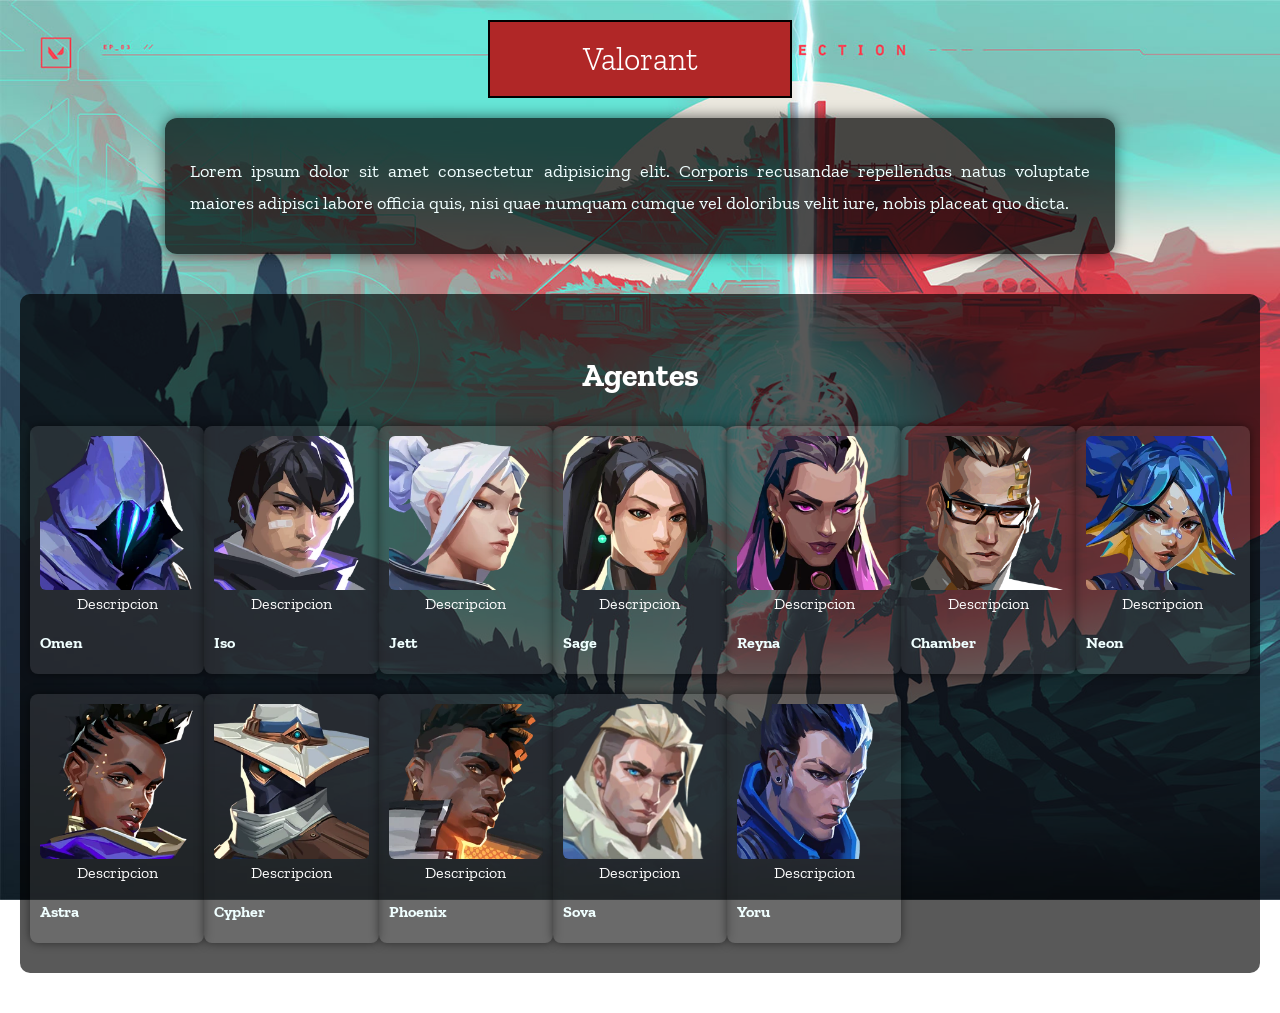
==== Index.html @ 6c93ff45 "Cambios" ====
<!DOCTYPE html>
<head>
<link href="https://fonts.googleapis.com/css2?family=Geom:ital,wght@0,300..900;1,300..900&family=Zilla+Slab:ital,wght@0,300;0,400;0,500;0,600;0,700;1,300;1,400;1,500;1,600;1,700&display=swap" rel="stylesheet">  
<link rel="icon" type="image/x-icon" href="image/riotgames.png">
<link rel="stylesheet" href="css/style.css">
<title>RIOT</title>
</head>
<body>
    <h1>Valorant</h1>
      <div class="texto-contenedor">
    <p>Lorem ipsum dolor sit amet consectetur adipisicing elit. Corporis recusandae repellendus natus voluptate maiores adipisci labore officia quis, nisi quae numquam cumque vel doloribus velit iure, nobis placeat quo dicta. </p>
    </div>
      <!-- AGENTES -->

 <div class="Agent-section">
    <h3>Agentes</h3>

    <div class="Agent-grid">

        <div class="Agent-card">
        <div class="img-container">
            <img src="image/Omenicon.webp" alt="Omen">
            <span class="desc">Descripcion</span>
        </div>
        <p>Omen</p>
        </div>

        <div class="Agent-card">
        <div class="img-container">
            <img src="image/Isoicon.webp" alt="Iso">
            <span class="desc">Descripcion</span>
        </div>
        <p>Iso</p>
        </div>

        <div class="Agent-card">
        <div class="img-container">
            <img src="image/Jetticon.webp" alt="Jett">
            <span class="desc">Descripcion</span>
        </div>
        <p>Jett</p>
        </div>

        <div class="Agent-card">
        <div class="img-container">
            <img src="image/Sageicon.webp" alt="Sage">
            <span class="desc">Descripcion</span>
        </div>
        <p>Sage</p>
        </div>

        <div class="Agent-card">
        <div class="img-container">
            <img src="image/Reynaicon.webp" alt="Reyna">
            <span class="desc">Descripcion</span>
        </div>
        <p>Reyna</p>
        </div>

        <div class="Agent-card">
        <div class="img-container">
            <img src="image/Chambericon.png" alt="Chamber">
            <span class="desc">Descripcion</span>
        </div>
        <p>Chamber</p>
        </div>

        <div class="Agent-card">
        <div class="img-container">
            <img src="image/Neonicon.webp" alt="Neon">
            <span class="desc">Descripcion</span>
        </div>
        <p>Neon</p>
        </div>

        <div class="Agent-card">
        <div class="img-container">
            <img src="image/Astraicon.webp" alt="Astra">
            <span class="desc">Descripcion</span>
        </div>
        <p>Astra</p>
        </div>

        <div class="Agent-card">
        <div class="img-container">
            <img src="image/Cyphericon.webp" alt="Cypher">
            <span class="desc">Descripcion</span>
        </div>
        <p>Cypher</p>
        </div>

        <div class="Agent-card">
        <div class="img-container">
            <img src="image/Phoenixicon.webp" alt="Phoenix">
            <span class="desc">Descripcion</span>
        </div>
        <p>Phoenix</p>
        </div>

        <div class="Agent-card">
        <div class="img-container">
            <img src="image/Sovaicon.webp" alt="Sova">
            <span class="desc">Descripcion</span>
        </div>
        <p>Sova</p>
        </div>

        <div class="Agent-card">
        <div class="img-container">
            <img src="image/Yoruicon.webp" alt="Yoru">
            <span class="desc">Descripcion</span>
        </div>
        <p>Yoru</p>
        </div>

    </div>
</div>
</body>
</html>
---- css/style.css ----
h1{
  font-family: "Zilla Slab", serif;
  font-weight: 300;
  font-style: normal;
  background: #B02727; /* Fondo rojo */
  color: #ffffff; /* Texto amarillo */
  padding: 18px 0; /* Espacio interno arriba y abajo */
  text-align: center; /* Centra el texto */
  border: 2px solid #000; /* Borde negro */
  margin: 20px auto; /* Centrado con margen */
  max-width: 300px; /* Ancho máximo */
}
p {
  line-height: 1.7; /* Altura de línea para mejor lectura */
  font-size: 1.15rem; /* Tamaño de fuente */
  margin-bottom: 15px; /* Espacio debajo de cada párrafo */
  text-align: justify; /* Justifica texto */
  color: azure;
}
.texto-contenedor {
  background: rgba(0, 0, 0, 0.7); /* Fondo semitransparente */
  padding: 20px 25px; /* Espacio alrededor del contenido */
  border-radius: 12px; /* Bordes redondeados */
  margin: 20px auto; /* Centrado con margenes */
  max-width: 900px; /* Ancho máximo */
  box-shadow: 0 0 15px rgba(0,0,0,0.6); /* Sombra suave */
}
body {
  font-family: 'Zilla Slab', serif; /* Fuente principal */
  background-image: url("../image/valowall.jpg"); /* Imagen de fondo */
  background-size: cover; /* Ajusta la imagen al tamaño de pantalla */
  background-attachment: fixed; /* Fondo fijo al hacer scroll */
  color: #fff; /* Color de texto predeterminado */
  margin: 0; /* Elimina márgenes por defecto */
  padding: 0; /* Elimina padding por defecto */
}
.Agent-grid {
  display: grid; /* Activa grid layout */
  grid-template-columns: repeat(auto-fit, minmax(140px, 1fr));
  gap: 20px; /* Espacio entre tarjetas */
  justify-items: center; /* Centra dentro del grid */
}

/* TARJETA DE CADA PERSONAJE */
.Agent-card {
  background: rgba(255, 255, 255, 0.1); /* Fondo transparente */
  padding: 10px; /* Espacio interno */
  border-radius: 8px; /* Bordes redondeados */
  width: 100%;
  max-width: 160px; /* Ancho máximo */
  box-shadow: 0 0 10px rgba(0,0,0,0.5); /* Sombra */
}

/* Nombre del personaje */
.Agent-card p {
  font-size: 1rem;
  margin-bottom: 8px;
  font-weight: bold;
}

/* Imágenes sin hover aún */
.Agent-card img {
  width: 100%;
  border-radius: 6px; /* Bordes ligeramente redondeados */
  transition: transform 0.3s ease;
}
.Agent-section {
  background: rgba(0, 0, 0, 0.65); /* Fondo oscuro semitransparente */
  padding: 30px 20px; /* Espacio interno */
  margin: 40px auto; /* Margen alrededor */
  max-width: 1200px; /* Ancho máximo */
  border-radius: 10px; /* Bordes redondeados */
  color: #fff; /* Texto blanco */
  text-align: center; /* Centrar contenido */
}

.Agent-section h3 {
  font-size: 2rem; /* Tamaño grande para el título */
}
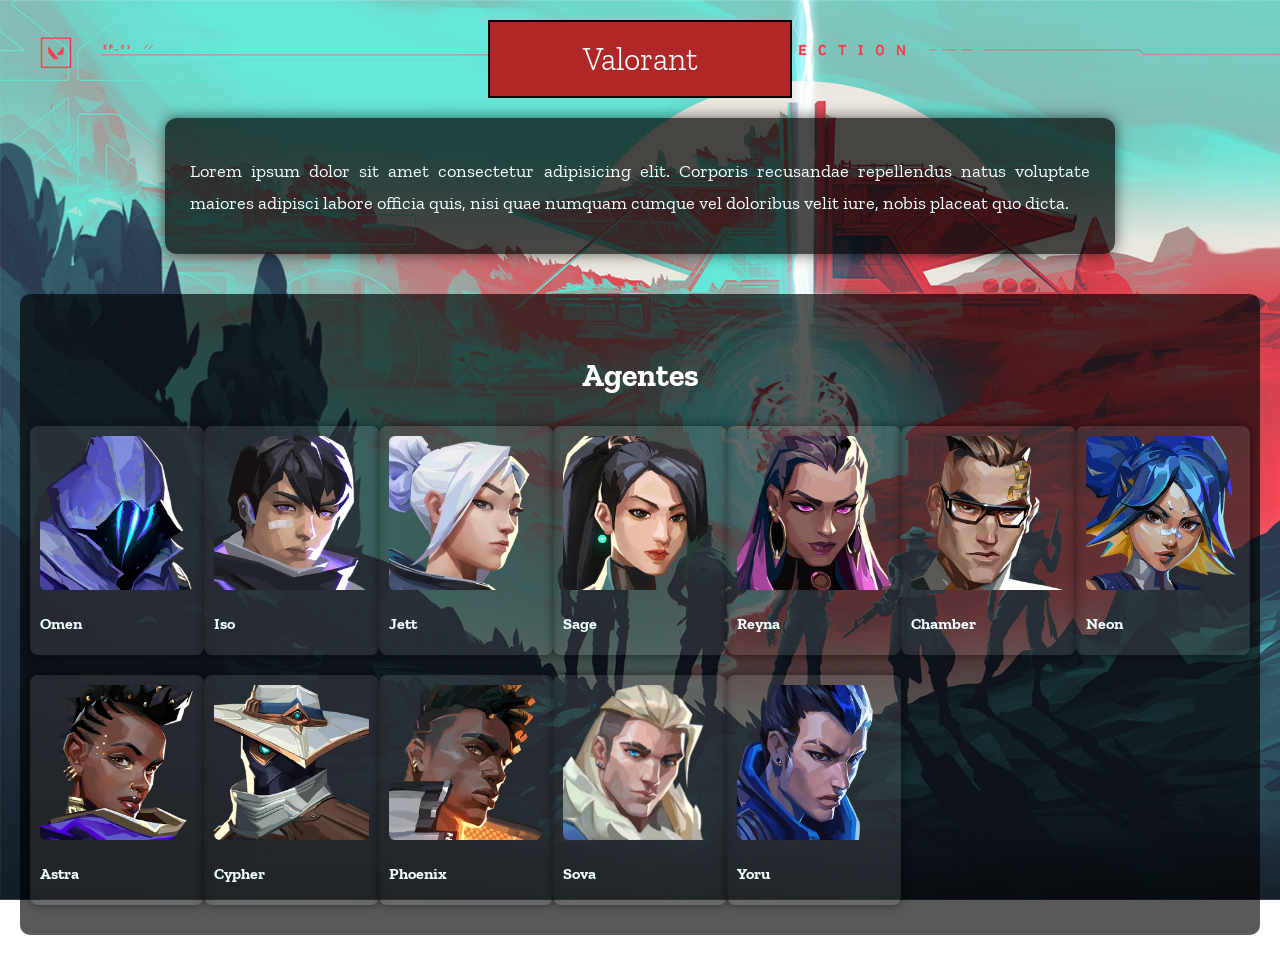
==== commit 993cbea8: "Cambios" ====
--- a/Index.html
+++ b/Index.html
@@ -20,7 +20,7 @@
         <div class="Agent-card">
         <div class="img-container">
             <img src="image/Omenicon.webp" alt="Omen">
-            <span class="desc">Descripcion</span>
+            <span class="desc">Smoker</span>
         </div>
         <p>Omen</p>
         </div>
@@ -28,7 +28,7 @@
         <div class="Agent-card">
         <div class="img-container">
             <img src="image/Isoicon.webp" alt="Iso">
-            <span class="desc">Descripcion</span>
+            <span class="desc">Duelist</span>
         </div>
         <p>Iso</p>
         </div>
@@ -36,7 +36,7 @@
         <div class="Agent-card">
         <div class="img-container">
             <img src="image/Jetticon.webp" alt="Jett">
-            <span class="desc">Descripcion</span>
+            <span class="desc">Duelist</span>
         </div>
         <p>Jett</p>
         </div>
@@ -44,7 +44,7 @@
         <div class="Agent-card">
         <div class="img-container">
             <img src="image/Sageicon.webp" alt="Sage">
-            <span class="desc">Descripcion</span>
+            <span class="desc">Sentinel</span>
         </div>
         <p>Sage</p>
         </div>
@@ -52,7 +52,7 @@
         <div class="Agent-card">
         <div class="img-container">
             <img src="image/Reynaicon.webp" alt="Reyna">
-            <span class="desc">Descripcion</span>
+            <span class="desc">Duelist</span>
         </div>
         <p>Reyna</p>
         </div>
@@ -60,7 +60,7 @@
         <div class="Agent-card">
         <div class="img-container">
             <img src="image/Chambericon.png" alt="Chamber">
-            <span class="desc">Descripcion</span>
+            <span class="desc">Sentinel</span>
         </div>
         <p>Chamber</p>
         </div>
@@ -68,7 +68,7 @@
         <div class="Agent-card">
         <div class="img-container">
             <img src="image/Neonicon.webp" alt="Neon">
-            <span class="desc">Descripcion</span>
+            <span class="desc">Duelist</span>
         </div>
         <p>Neon</p>
         </div>
@@ -76,7 +76,7 @@
         <div class="Agent-card">
         <div class="img-container">
             <img src="image/Astraicon.webp" alt="Astra">
-            <span class="desc">Descripcion</span>
+            <span class="desc">Smoker</span>
         </div>
         <p>Astra</p>
         </div>
@@ -84,7 +84,7 @@
         <div class="Agent-card">
         <div class="img-container">
             <img src="image/Cyphericon.webp" alt="Cypher">
-            <span class="desc">Descripcion</span>
+            <span class="desc">Sentinel</span>
         </div>
         <p>Cypher</p>
         </div>
@@ -92,7 +92,7 @@
         <div class="Agent-card">
         <div class="img-container">
             <img src="image/Phoenixicon.webp" alt="Phoenix">
-            <span class="desc">Descripcion</span>
+            <span class="desc">Duelist</span>
         </div>
         <p>Phoenix</p>
         </div>
@@ -100,7 +100,7 @@
         <div class="Agent-card">
         <div class="img-container">
             <img src="image/Sovaicon.webp" alt="Sova">
-            <span class="desc">Descripcion</span>
+            <span class="desc">Initiator</span>
         </div>
         <p>Sova</p>
         </div>
@@ -108,7 +108,7 @@
         <div class="Agent-card">
         <div class="img-container">
             <img src="image/Yoruicon.webp" alt="Yoru">
-            <span class="desc">Descripcion</span>
+            <span class="desc">Duelist</span>
         </div>
         <p>Yoru</p>
         </div>
--- a/css/style.css
+++ b/css/style.css
@@ -76,4 +76,33 @@
 
 .Agent-section h3 {
   font-size: 2rem; /* Tamaño grande para el título */
+}
+.img-container {
+  position: relative; /* Permite posicionar la descripción */
+  overflow: hidden; /* Oculta lo que rebasa */
+}
+
+/* Texto que aparece solo en hover */
+.img-container .desc {
+  position: absolute; /* Posicionamiento sobre la imagen */
+  bottom: -100%; /* Empieza oculto abajo */
+  left: 0;
+  right: 0;
+  background: rgba(0, 0, 0, 0.85); /* Fondo para mejor lectura */
+  color: #fff;
+  padding: 8px; /* Espacio interno */
+  font-size: 0.9rem;
+  text-align: center;
+  opacity: 0; /* Oculto inicialmente */
+  transition: bottom 0.25s ease, opacity 0.25s ease; /* Transición suave */
+}
+
+/* Efecto cuando se pasa el cursor por la imagen */
+.img-container:hover img {
+  transform: scale(1.07); /* Zoom suave */
+}
+
+.img-container:hover .desc {
+  bottom: 0; /* Baja la descripción */
+  opacity: 1; /* Se hace visible */
 }
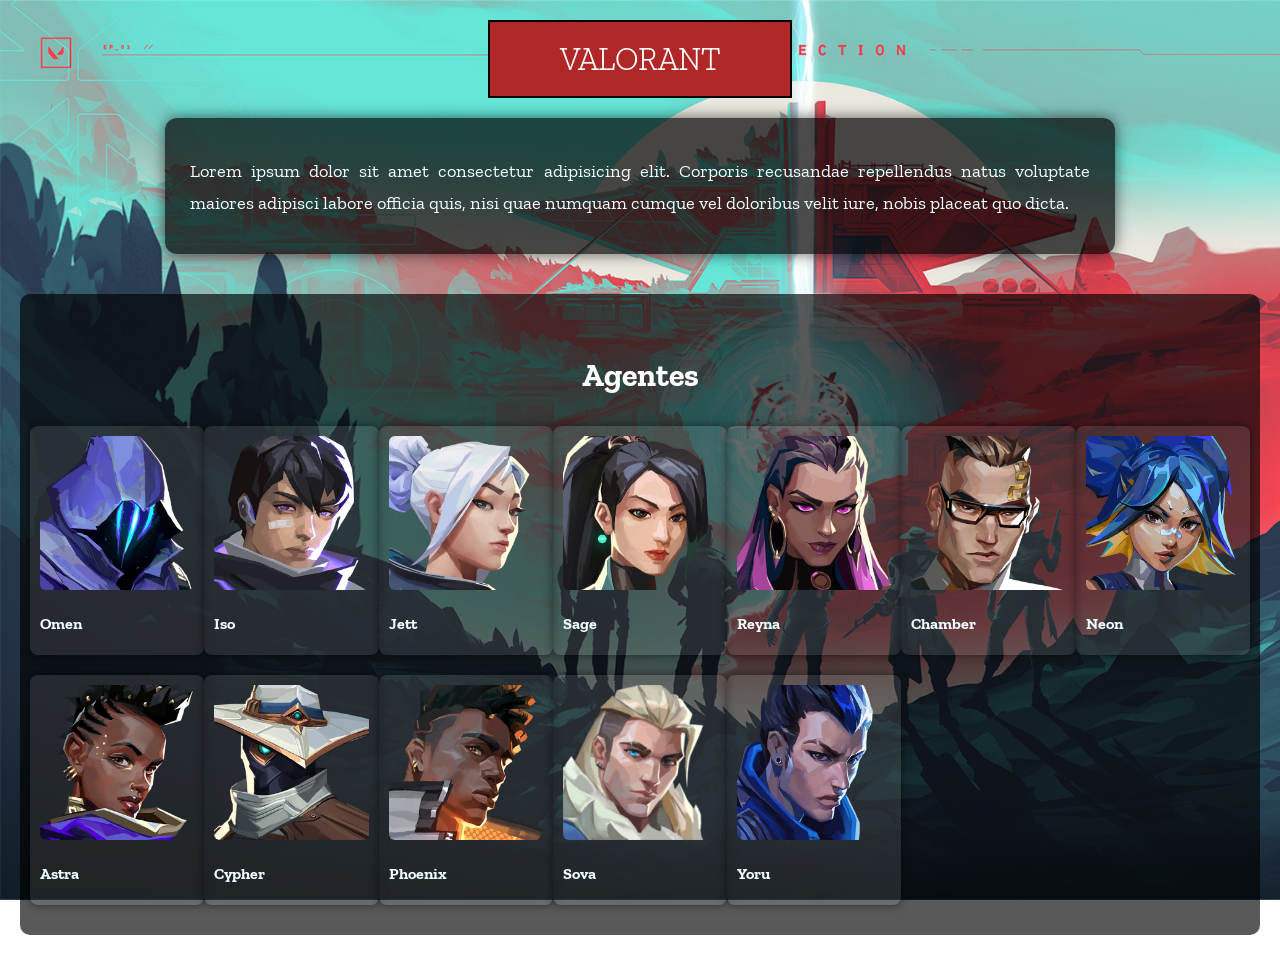
==== commit 42c7b9a5: "hola" ====
--- a/Index.html
+++ b/Index.html
@@ -6,7 +6,7 @@
 <title>RIOT</title>
 </head>
 <body>
-    <h1>Valorant</h1>
+    <h1>VALORANT</h1>
       <div class="texto-contenedor">
     <p>Lorem ipsum dolor sit amet consectetur adipisicing elit. Corporis recusandae repellendus natus voluptate maiores adipisci labore officia quis, nisi quae numquam cumque vel doloribus velit iure, nobis placeat quo dicta. </p>
     </div>
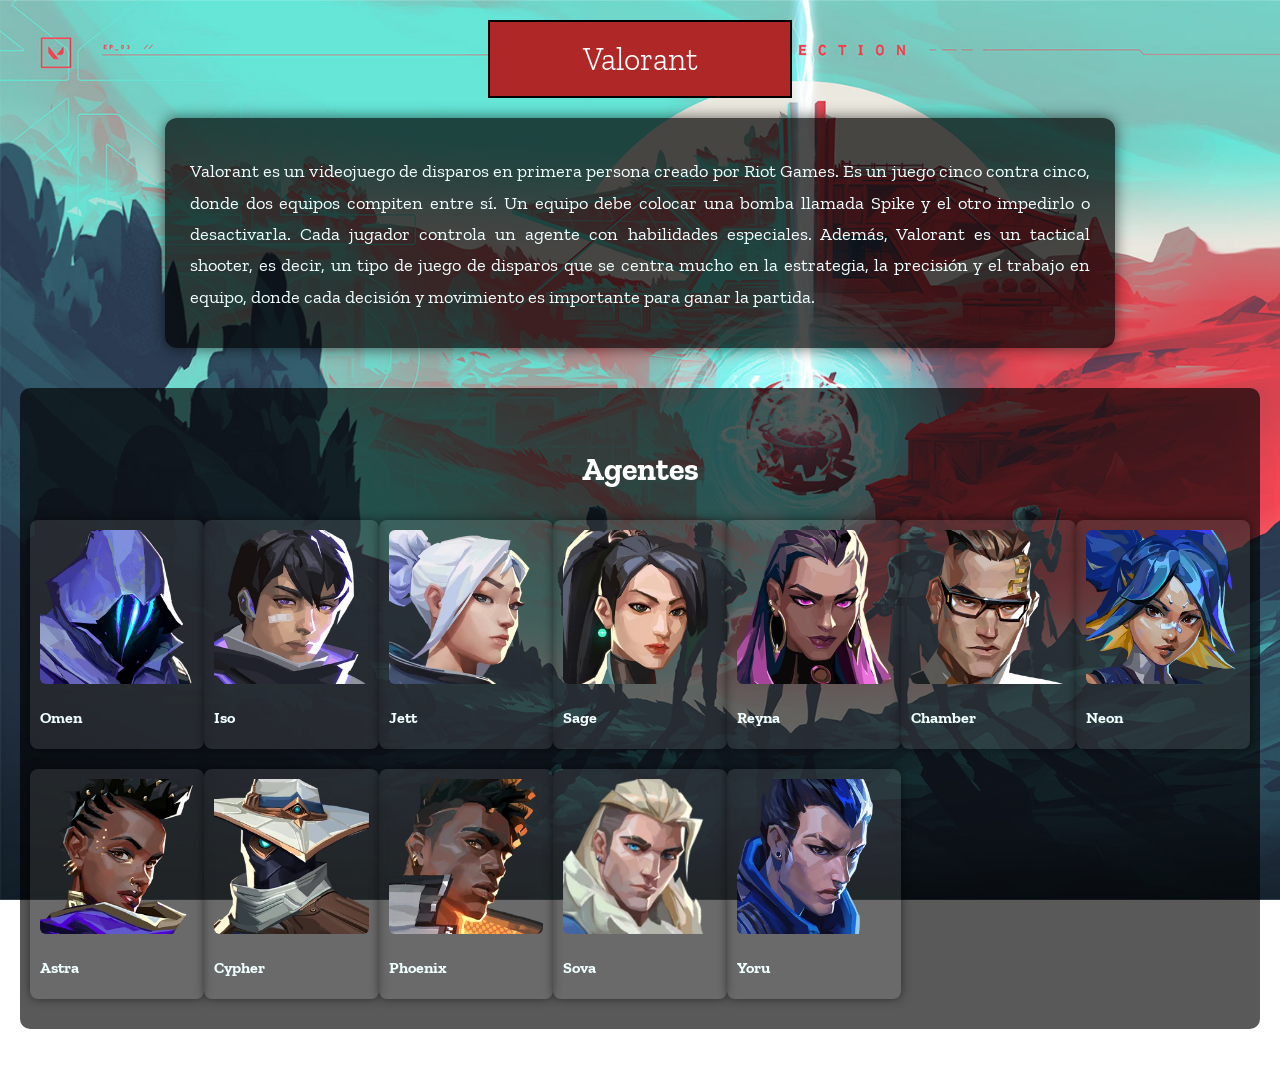
==== commit 93c2ab2e: "cambios" ====
--- a/Index.html
+++ b/Index.html
@@ -6,9 +6,13 @@
 <title>RIOT</title>
 </head>
 <body>
-    <h1>VALORANT</h1>
+    <h1>Valorant</h1>
       <div class="texto-contenedor">
-    <p>Lorem ipsum dolor sit amet consectetur adipisicing elit. Corporis recusandae repellendus natus voluptate maiores adipisci labore officia quis, nisi quae numquam cumque vel doloribus velit iure, nobis placeat quo dicta. </p>
+    <p>Valorant es un videojuego de disparos en primera persona creado por Riot Games. Es un juego cinco contra cinco, donde dos equipos compiten entre sí.
+
+    Un equipo debe colocar una bomba llamada Spike y el otro impedirlo o desactivarla. Cada jugador controla un agente con habilidades especiales.
+
+    Además, Valorant es un tactical shooter, es decir, un tipo de juego de disparos que se centra mucho en la estrategia, la precisión y el trabajo en equipo, donde cada decisión y movimiento es importante para ganar la partida.  </p>
     </div>
       <!-- AGENTES -->
 
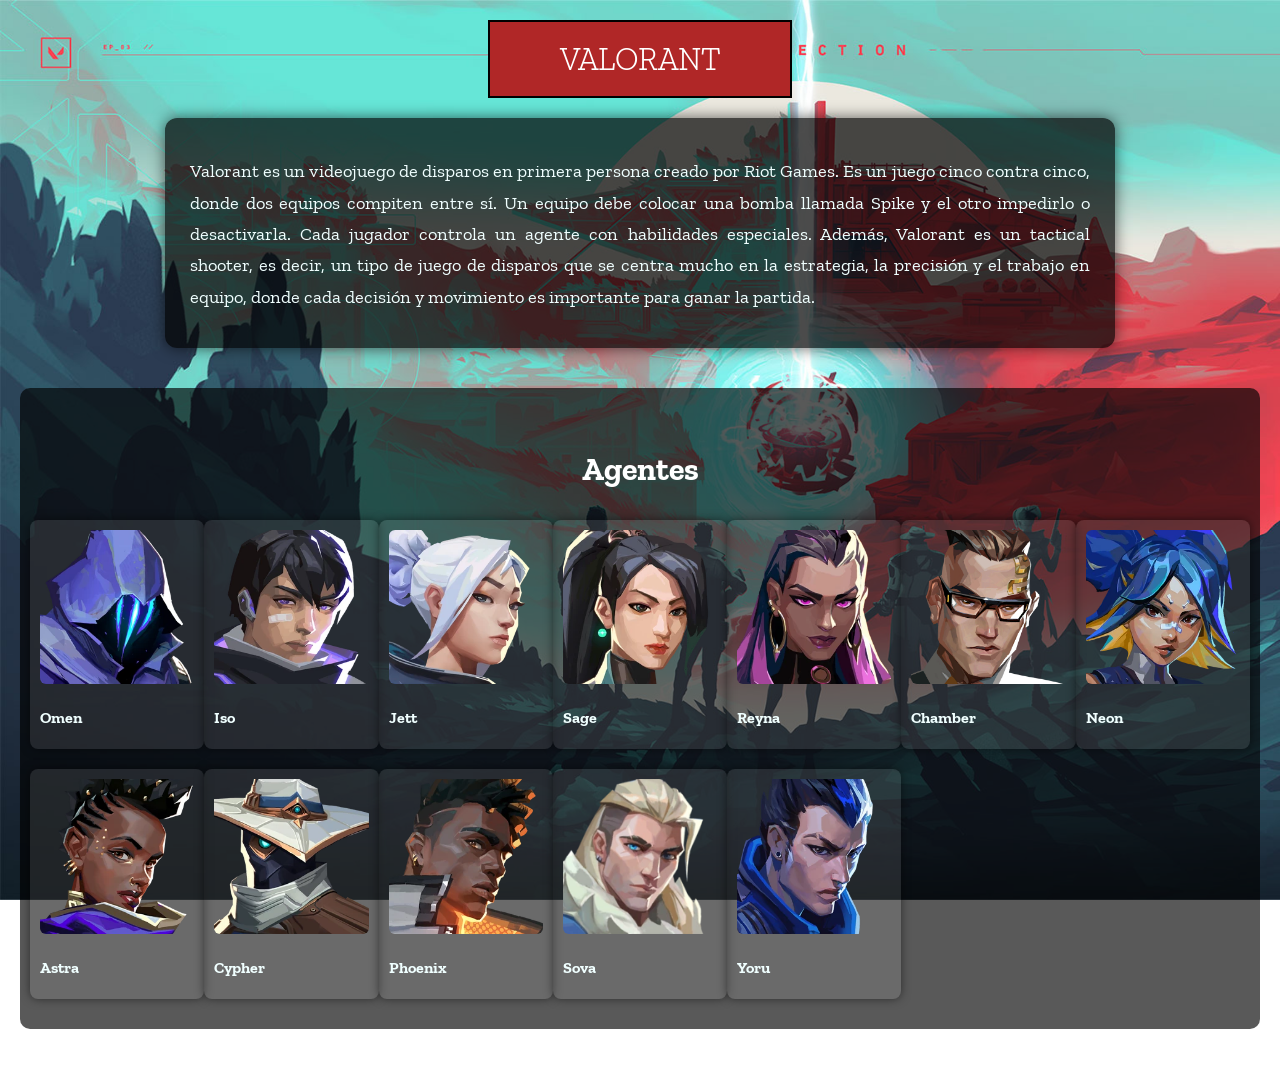
==== commit cbbe5159: "Merge branch 'main' of https://github.com/nekrox236/Pepstein" ====
--- a/Index.html
+++ b/Index.html
@@ -6,7 +6,7 @@
 <title>RIOT</title>
 </head>
 <body>
-    <h1>Valorant</h1>
+    <h1>VALORANT</h1>
       <div class="texto-contenedor">
     <p>Valorant es un videojuego de disparos en primera persona creado por Riot Games. Es un juego cinco contra cinco, donde dos equipos compiten entre sí.
 
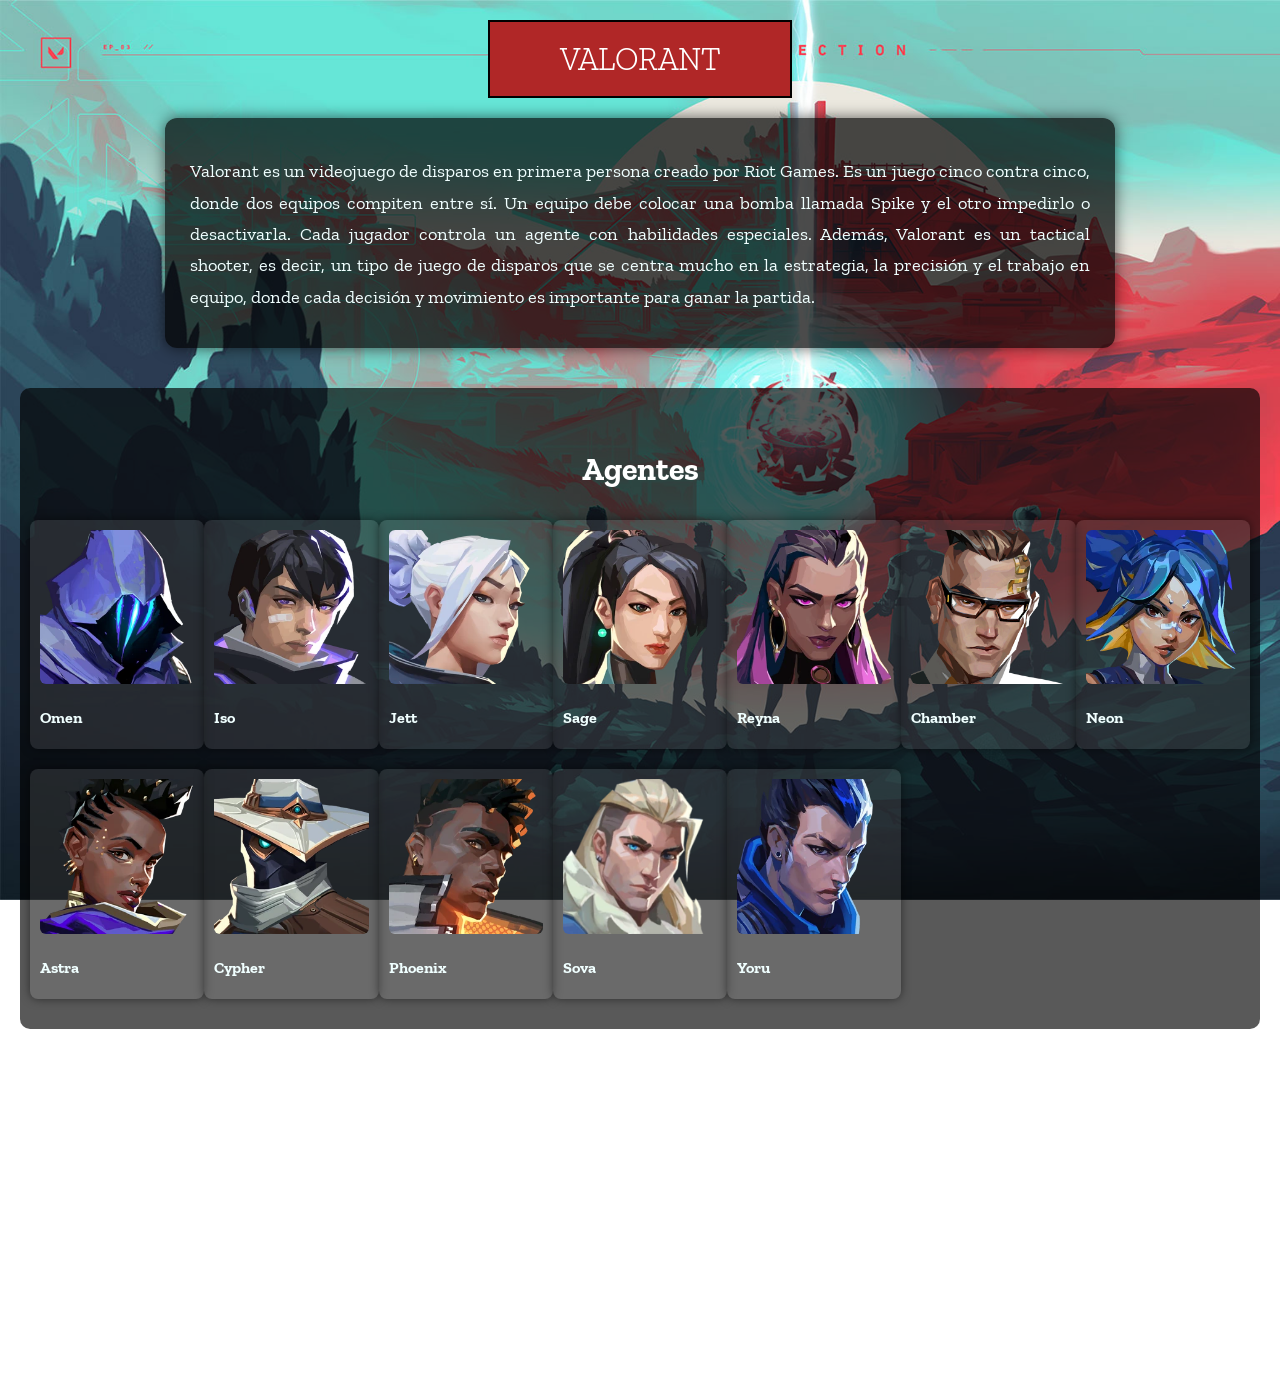
==== commit 662e23df: "cambios" ====
--- a/Index.html
+++ b/Index.html
@@ -119,5 +119,6 @@
 
     </div>
 </div>
+<iframe width="560" height="315" src="https://www.youtube.com/embed/O2sHnLpOf10?si=FdbDCQ8c2p5F3pDq" title="YouTube video player" frameborder="0" allow="accelerometer; autoplay; clipboard-write; encrypted-media; gyroscope; picture-in-picture; web-share" referrerpolicy="strict-origin-when-cross-origin" allowfullscreen class="video"></iframe>
 </body>
 </html>  
--- a/css/style.css
+++ b/css/style.css
@@ -105,4 +105,7 @@
 .img-container:hover .desc {
   bottom: 0; /* Baja la descripción */
   opacity: 1; /* Se hace visible */
+}
+.video {
+margin-left: 530px;
 }
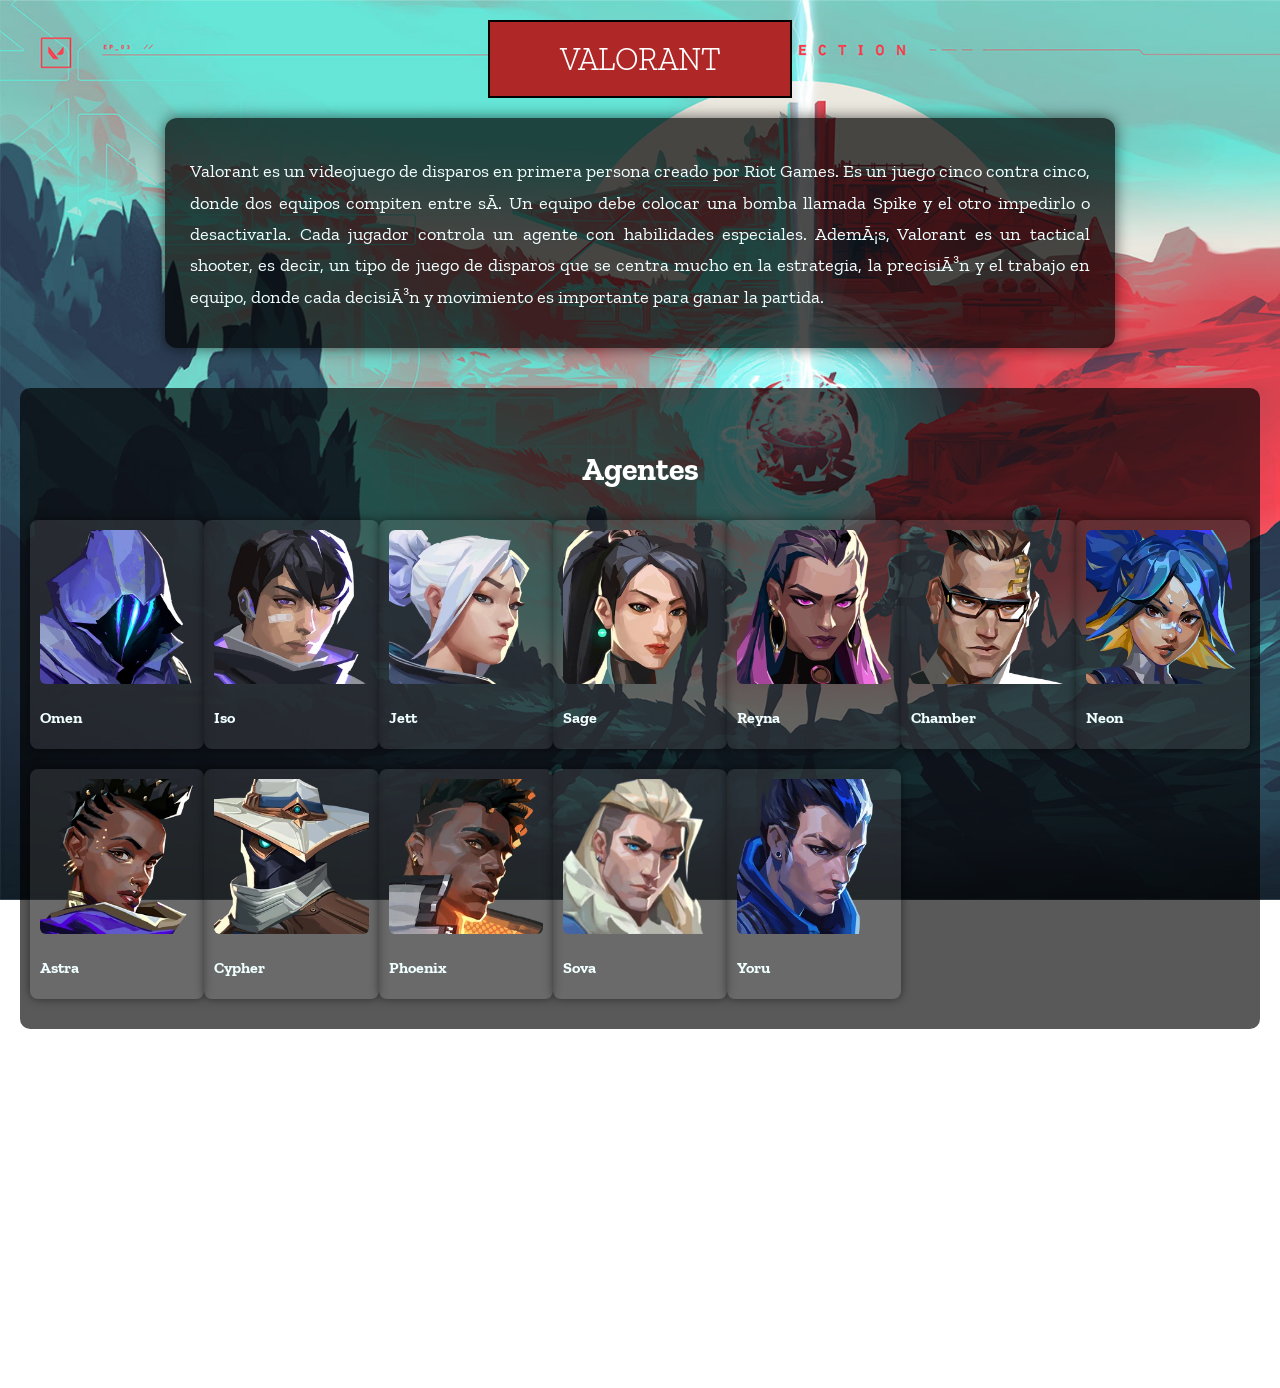
==== commit 01125278: "cambio" ====
--- a/Index.html
+++ b/Index.html
@@ -4,6 +4,7 @@
 <link rel="icon" type="image/x-icon" href="image/riotgames.png">
 <link rel="stylesheet" href="css/style.css">
 <title>RIOT</title>
+<meta content="charset=UTF-8">
 </head>
 <body>
     <h1>VALORANT</h1>
@@ -24,7 +25,7 @@
         <div class="Agent-card">
         <div class="img-container">
             <img src="image/Omenicon.webp" alt="Omen">
-            <span class="desc">Smoker</span>
+            <a href="omen.html" target="_blank"><span class="desc">Smoker</span></a>
         </div>
         <p>Omen</p>
         </div>
@@ -64,7 +65,7 @@
         <div class="Agent-card">
         <div class="img-container">
             <img src="image/Chambericon.png" alt="Chamber">
-            <span class="desc">Sentinel</span>
+            <a href="chamber.html" target="_blank"><span class="desc">Sentinel</span></a>
         </div>
         <p>Chamber</p>
         </div>
